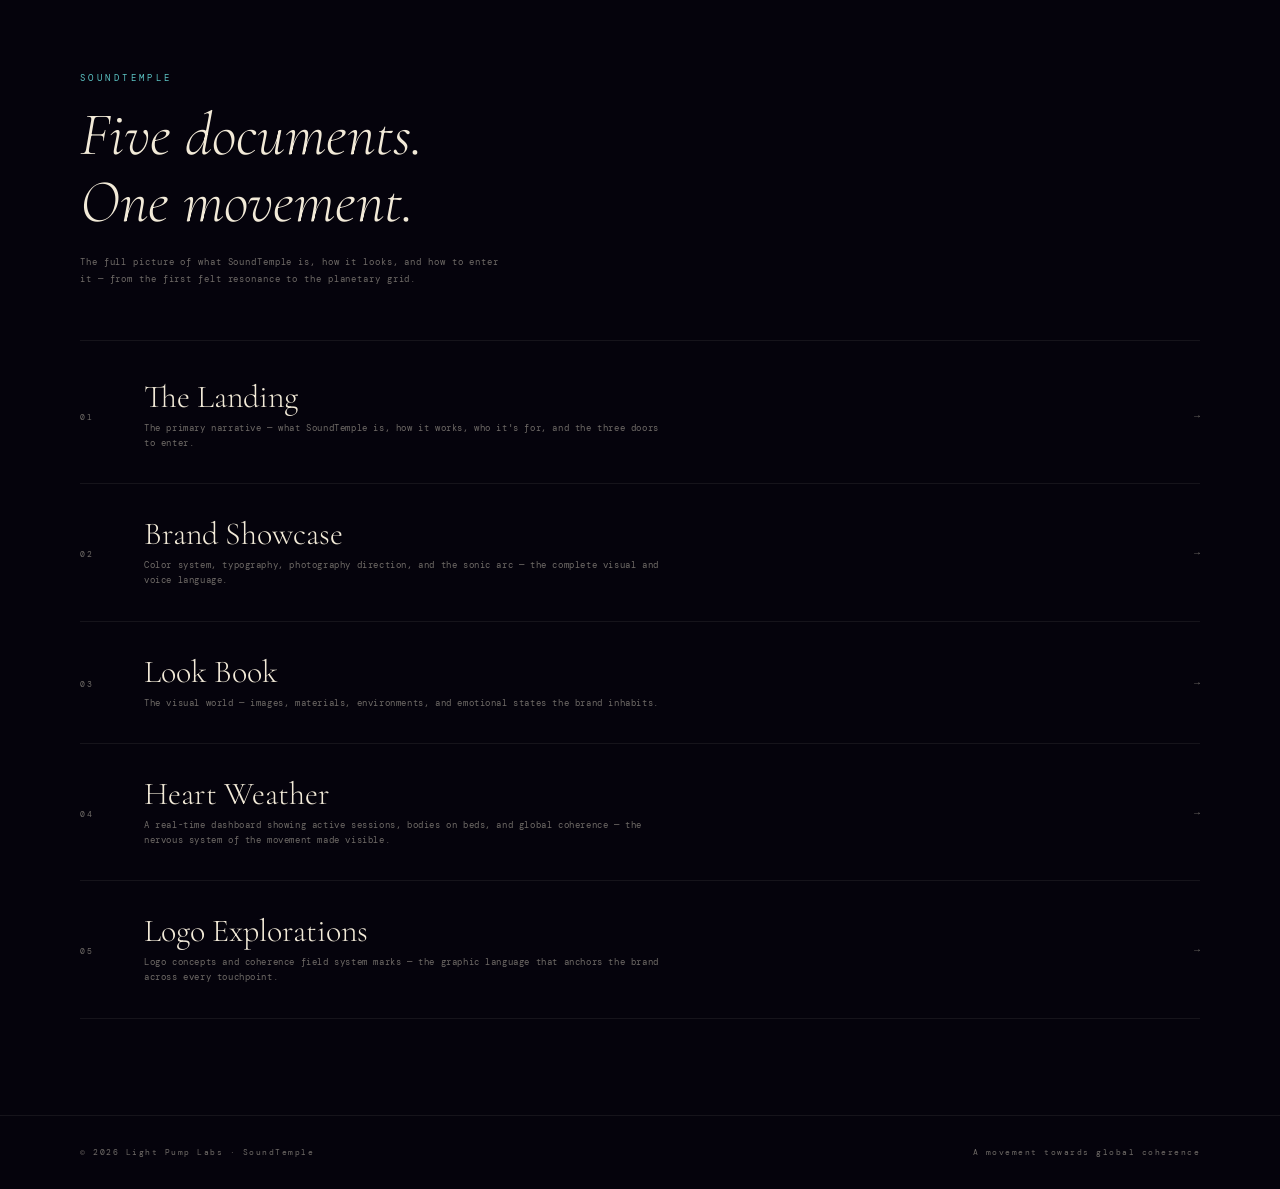
==== index.html @ e30c6c12 "SoundTemple: facilitator directory, profile pages, concierge booking 23-artist directory rendered fr" ====
<!DOCTYPE html>
<html lang="en">
<head>
<meta charset="UTF-8">
<meta name="viewport" content="width=device-width, initial-scale=1.0">
<title>SoundTemple — Index</title>
<link href="https://fonts.googleapis.com/css2?family=Cormorant+Garamond:ital,wght@0,300;0,400;1,300;1,400&family=DM+Mono:wght@300;400&display=swap" rel="stylesheet">
<style>

:root {
  --void:        #05030C;
  --cream:       #F2EAD8;
  --gold:        #C4922A;
  --gold-light:  #E8B84B;
  --teal:        #4AADAD;
  --teal-bright: #5CC5C5;
  --violet:      #6B3FA0;
  --violet-mid:  #8B5FCA;
  --muted:       rgba(242,234,216,0.45);
  --border:      rgba(242,234,216,0.07);
  --font-serif:  'Cormorant Garamond', Georgia, serif;
  --font-mono:   'DM Mono', monospace;
}

*, *::before, *::after { margin: 0; padding: 0; box-sizing: border-box; }
html { scroll-behavior: smooth; }

body {
  background: var(--void);
  color: var(--cream);
  font-family: var(--font-mono);
  min-height: 100vh;
  display: flex;
  flex-direction: column;
}

/* ── HEADER ─────────────────────────────── */
header {
  padding: clamp(40px, 7vw, 72px) clamp(28px, 7vw, 80px) 0;
  display: flex;
  flex-direction: column;
  gap: 18px;
}

.wordmark {
  font-family: var(--font-mono);
  font-size: 9px;
  letter-spacing: 0.38em;
  text-transform: uppercase;
  color: var(--teal-bright);
}

.headline {
  font-family: var(--font-serif);
  font-weight: 300;
  font-style: italic;
  font-size: clamp(2.2rem, 5vw, 3.8rem);
  line-height: 1.1;
  color: var(--cream);
}

.sub {
  font-family: var(--font-mono);
  font-size: 9px;
  letter-spacing: 0.1em;
  line-height: 1.9;
  color: var(--muted);
  max-width: 420px;
}

/* ── DIVIDER ─────────────────────────────── */
.divider {
  height: 1px;
  background: var(--border);
  margin: clamp(32px, 5vw, 52px) clamp(28px, 7vw, 80px) 0;
}

/* ── DOCUMENT LIST ───────────────────────── */
.doc-list {
  flex: 1;
  padding: 0 clamp(28px, 7vw, 80px) clamp(64px, 9vw, 96px);
  margin-top: clamp(2px, 0.5vw, 6px);
  list-style: none;
}

.doc-item {
  border-bottom: 1px solid var(--border);
}

.doc-link {
  display: grid;
  grid-template-columns: 40px 1fr auto;
  align-items: center;
  gap: 24px;
  padding: clamp(22px, 3vw, 32px) 0;
  text-decoration: none;
  color: inherit;
  transition: color 0.3s ease;
  position: relative;
}

.doc-link::after {
  content: '';
  position: absolute;
  bottom: -1px; left: 0; right: 0;
  height: 1px;
  background: currentColor;
  transform: scaleX(0);
  transform-origin: left;
  transition: transform 0.4s ease;
  opacity: 0.2;
}
.doc-link:hover::after { transform: scaleX(1); }

/* Number */
.doc-num {
  font-family: var(--font-mono);
  font-size: 8px;
  letter-spacing: 0.2em;
  color: var(--muted);
  padding-top: 3px;
  flex-shrink: 0;
}

/* Main text */
.doc-body { display: flex; flex-direction: column; gap: 5px; }

.doc-title {
  font-family: var(--font-serif);
  font-weight: 300;
  font-size: clamp(1.4rem, 2.5vw, 2rem);
  line-height: 1.15;
  transition: color 0.3s ease;
}

.doc-desc {
  font-family: var(--font-mono);
  font-size: 8.5px;
  letter-spacing: 0.07em;
  line-height: 1.8;
  color: var(--muted);
  max-width: 520px;
  transition: color 0.3s ease;
}

/* Arrow */
.doc-arrow {
  font-family: var(--font-mono);
  font-size: 10px;
  color: var(--muted);
  flex-shrink: 0;
  transition: transform 0.3s ease, color 0.3s ease;
  padding-left: 16px;
}

/* Hover states per accent */
.doc-link.accent-violet:hover { color: var(--violet-mid); }
.doc-link.accent-teal:hover   { color: var(--teal-bright); }
.doc-link.accent-gold:hover   { color: var(--gold-light); }

.doc-link:hover .doc-arrow {
  transform: translateX(6px);
  color: inherit;
}
.doc-link:hover .doc-desc { color: rgba(242,234,216,0.65); }

/* ── FOOTER ─────────────────────────────── */
footer {
  padding: clamp(20px, 3vw, 32px) clamp(28px, 7vw, 80px);
  border-top: 1px solid var(--border);
  display: flex;
  justify-content: space-between;
  flex-wrap: wrap;
  gap: 8px;
}
.foot-l, .foot-r {
  font-family: var(--font-mono);
  font-size: 7.5px;
  letter-spacing: 0.2em;
  color: var(--muted);
}

/* ── RESPONSIVE ──────────────────────────── */
@media (max-width: 600px) {
  .doc-link {
    grid-template-columns: 32px 1fr;
    gap: 14px;
  }
  .doc-arrow { display: none; }
  footer { flex-direction: column; }
}

@media (prefers-reduced-motion: reduce) {
  *, *::before, *::after { transition: none !important; }
}

</style>
</head>
<body>

<header>
  <span class="wordmark">SoundTemple</span>
  <h1 class="headline">Five documents.<br>One movement.</h1>
  <p class="sub">The full picture of what SoundTemple is, how it looks, and how to enter it — from the first felt resonance to the planetary grid.</p>
</header>

<div class="divider"></div>

<ul class="doc-list">

  <li class="doc-item">
    <a href="landing.html" class="doc-link accent-violet">
      <span class="doc-num">01</span>
      <div class="doc-body">
        <span class="doc-title">The Landing</span>
        <span class="doc-desc">The primary narrative — what SoundTemple is, how it works, who it's for, and the three doors to enter.</span>
      </div>
      <span class="doc-arrow">→</span>
    </a>
  </li>

  <li class="doc-item">
    <a href="brand-showcase.html" class="doc-link accent-teal">
      <span class="doc-num">02</span>
      <div class="doc-body">
        <span class="doc-title">Brand Showcase</span>
        <span class="doc-desc">Color system, typography, photography direction, and the sonic arc — the complete visual and voice language.</span>
      </div>
      <span class="doc-arrow">→</span>
    </a>
  </li>

  <li class="doc-item">
    <a href="look-book.html" class="doc-link accent-gold">
      <span class="doc-num">03</span>
      <div class="doc-body">
        <span class="doc-title">Look Book</span>
        <span class="doc-desc">The visual world — images, materials, environments, and emotional states the brand inhabits.</span>
      </div>
      <span class="doc-arrow">→</span>
    </a>
  </li>

  <li class="doc-item">
    <a href="heart-weather.html" class="doc-link accent-teal">
      <span class="doc-num">04</span>
      <div class="doc-body">
        <span class="doc-title">Heart Weather</span>
        <span class="doc-desc">A real-time dashboard showing active sessions, bodies on beds, and global coherence — the nervous system of the movement made visible.</span>
      </div>
      <span class="doc-arrow">→</span>
    </a>
  </li>

  <li class="doc-item">
    <a href="logo-explorations.html" class="doc-link accent-gold">
      <span class="doc-num">05</span>
      <div class="doc-body">
        <span class="doc-title">Logo Explorations</span>
        <span class="doc-desc">Logo concepts and coherence field system marks — the graphic language that anchors the brand across every touchpoint.</span>
      </div>
      <span class="doc-arrow">→</span>
    </a>
  </li>

</ul>

<footer>
  <span class="foot-l">© 2026 Light Pump Labs · SoundTemple</span>
  <span class="foot-r">A movement towards global coherence</span>
</footer>

</body>
</html>
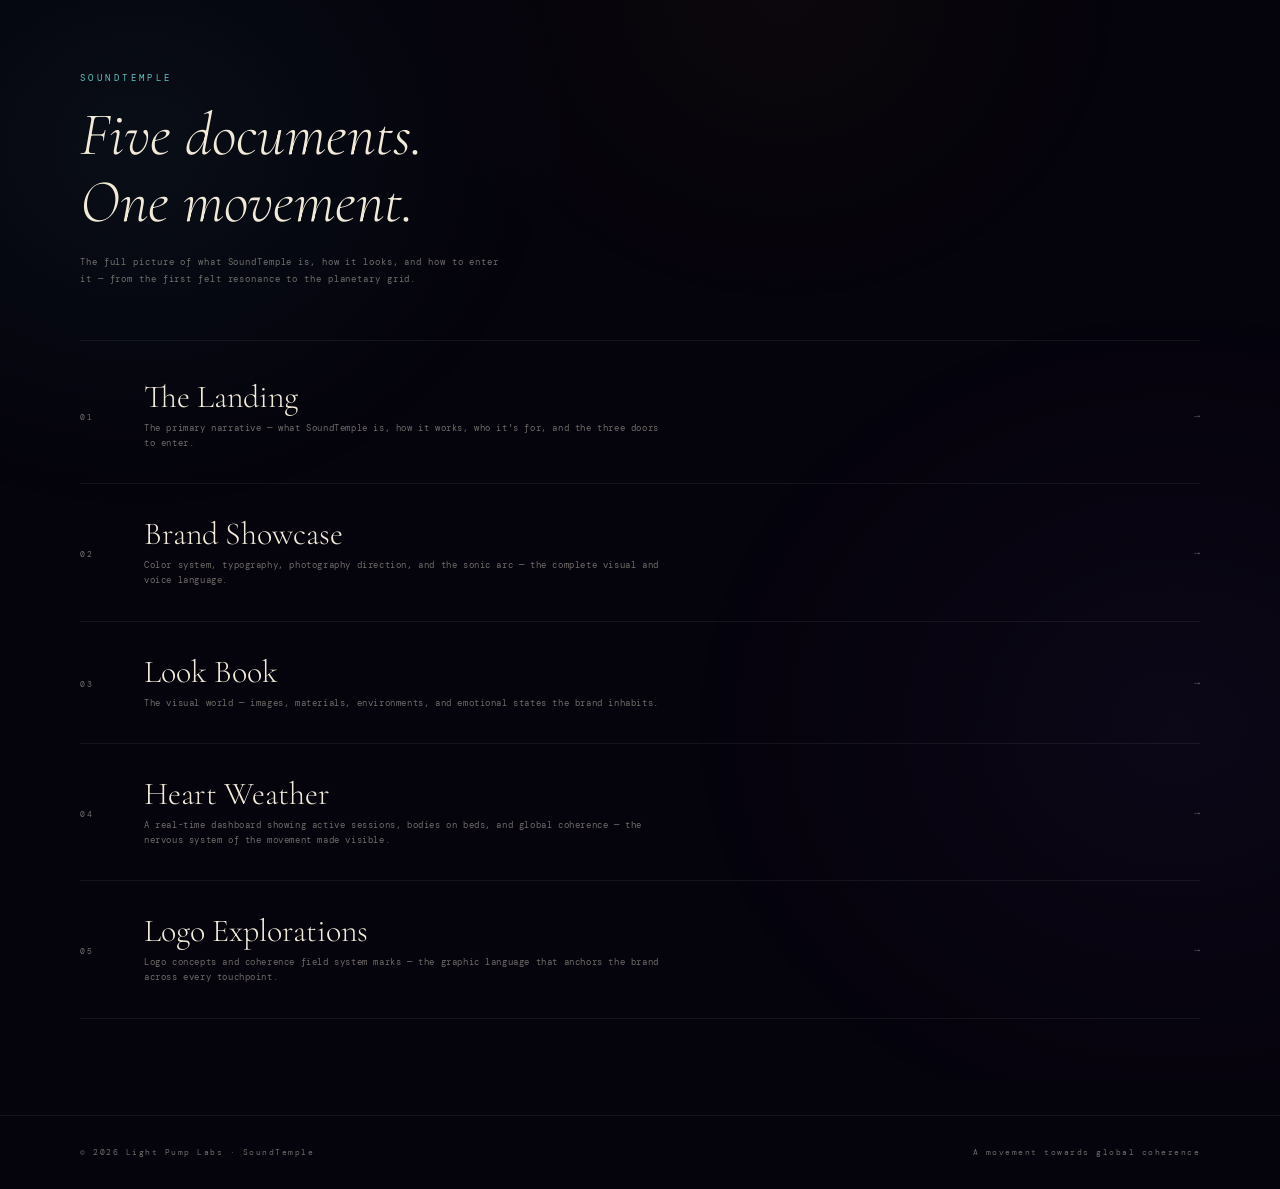
==== commit a41ece96: "Site-wide aliveness: one shared breath, scroll-reveal, ambient aurora Strategic Resolve (motion desi" ====
--- a/index.html
+++ b/index.html
@@ -195,6 +195,7 @@
 }
 
 </style>
+<link rel="stylesheet" href="alive.css">
 </head>
 <body>
 
@@ -270,5 +271,6 @@
   <span class="foot-r">A movement towards global coherence</span>
 </footer>
 
+<script src="alive.js" defer></script>
 </body>
 </html>
--- a/alive.css
+++ b/alive.css
@@ -0,0 +1,68 @@
+/* ============================================================
+   SoundTemple — Aliveness layer (shared across the site)
+   One 13s breath (phase-locked to Heart Weather), scroll-reveal
+   by blur-coalesce, an ambient aurora tide, and a reduced-motion
+   "organism at rest". Breath lives in alpha + glow, never in text
+   or layout. One clock, one easing, one gesture grammar.
+   ============================================================ */
+
+/* ---- the shared breath: one inherited, animated number ---- */
+@property --breath { syntax: '<number>'; inherits: true; initial-value: 0.9; }
+@keyframes stBreath { 0%,100% { --breath: 0.80; } 50% { --breath: 1.00; } }
+html { animation: stBreath 13s ease-in-out infinite; }
+/* heart-weather uses planetBreath = 0.9 + 0.1*sin(t*2pi/13) → 0.8..1.0; this matches it */
+
+/* ---- ambient aurora tide (one global fixed field, compositor-only) ---- */
+body:not(.no-ambient)::before {
+  content: ''; position: fixed; inset: -20%; z-index: -1; pointer-events: none;
+  background:
+    radial-gradient(40% 50% at 22% 26%, rgba(74,173,173,0.10), transparent 60%),
+    radial-gradient(46% 56% at 80% 72%, rgba(139,95,202,0.09), transparent 62%),
+    radial-gradient(34% 44% at 58% 14%, rgba(196,146,42,0.06), transparent 60%);
+  opacity: calc(0.55 + 0.30 * (var(--breath) - 0.8) / 0.2);  /* breathes with the organism */
+  animation: stDrift 64s ease-in-out infinite alternate;
+  will-change: transform;
+}
+@keyframes stDrift {
+  from { transform: translate3d(-1.5%, -1%, 0) scale(1.04); }
+  to   { transform: translate3d( 1.5%, 1.5%, 0) scale(1.09); }
+}
+
+/* ---- site breath consumers: glows inhale, nothing reflows ---- */
+.tier .node { opacity: calc(0.6 + 0.4 * (var(--breath) - 0.8) / 0.2) !important; }
+.thread     { opacity: calc(0.5 + 0.5 * (var(--breath) - 0.8) / 0.2); }
+.scrollcue .dot { animation: none !important; opacity: calc(0.45 + 0.55 * (var(--breath) - 0.8) / 0.2) !important; }
+.nav .cta, a.cta { box-shadow: 0 0 calc(0px + 16px * (var(--breath) - 0.8) / 0.2) rgba(196,146,42,0.18); }
+
+/* ---- scroll-reveal: blur-coalesce (the alive-vs-animated lever) ---- */
+.reveal { transition:
+    opacity .9s cubic-bezier(.22,1,.36,1),
+    transform 1.1s cubic-bezier(.22,1,.36,1),
+    filter .9s cubic-bezier(.22,1,.36,1);
+  transition-delay: var(--stagger, 0ms); }
+/* hidden state only applies once JS confirms it's alive → no-JS degrades to visible */
+.js .reveal { opacity: 0; transform: translateY(20px) scale(0.985); filter: blur(6px); }
+.js .reveal[data-reveal="focus"] { transform: none; filter: blur(10px); }     /* hero: focus into clarity, no move */
+.js .reveal[data-reveal="left"]  { transform: translateX(-18px); filter: blur(4px); } /* transmission rows write L→R */
+.js .reveal[data-reveal="scale"] { transform: scale(0.95); filter: blur(5px); }       /* dense photo grid: no Y */
+.reveal.is-in { opacity: 1 !important; transform: none !important; filter: none !important; }
+
+/* ---- hover = quickened breath / acknowledgement (responses to intent) ---- */
+.nav-links a, .nav a:not(.cta) { position: relative; }
+.nav-links a::after { content: ''; position: absolute; left: 0; right: 0; bottom: -4px; height: 1px;
+  background: currentColor; transform: scaleX(0); transform-origin: center;
+  transition: transform .35s cubic-bezier(.22,1,.36,1); opacity: .7; }
+.nav-links a:hover::after { transform: scaleX(1); }
+a.cta:hover { box-shadow: 0 0 22px rgba(196,146,42,0.4) !important; }
+.tier:hover .node { box-shadow: 0 0 20px currentColor !important; transition: box-shadow .4s ease; }
+
+/* ---- skip below-the-fold render work until near viewport ---- */
+.cv { content-visibility: auto; contain-intrinsic-size: auto 640px; }
+
+/* ---- reduced motion: the organism at rest, holding one breath ---- */
+@media (prefers-reduced-motion: reduce) {
+  html { animation: none !important; --breath: 0.92; }     /* held inhale, warm not flat */
+  body:not(.no-ambient)::before { animation: none !important; opacity: 0.6; }
+  .reveal { opacity: 1 !important; transform: none !important; filter: none !important; transition: none !important; }
+  .nav-links a::after { transition: none; }
+}
